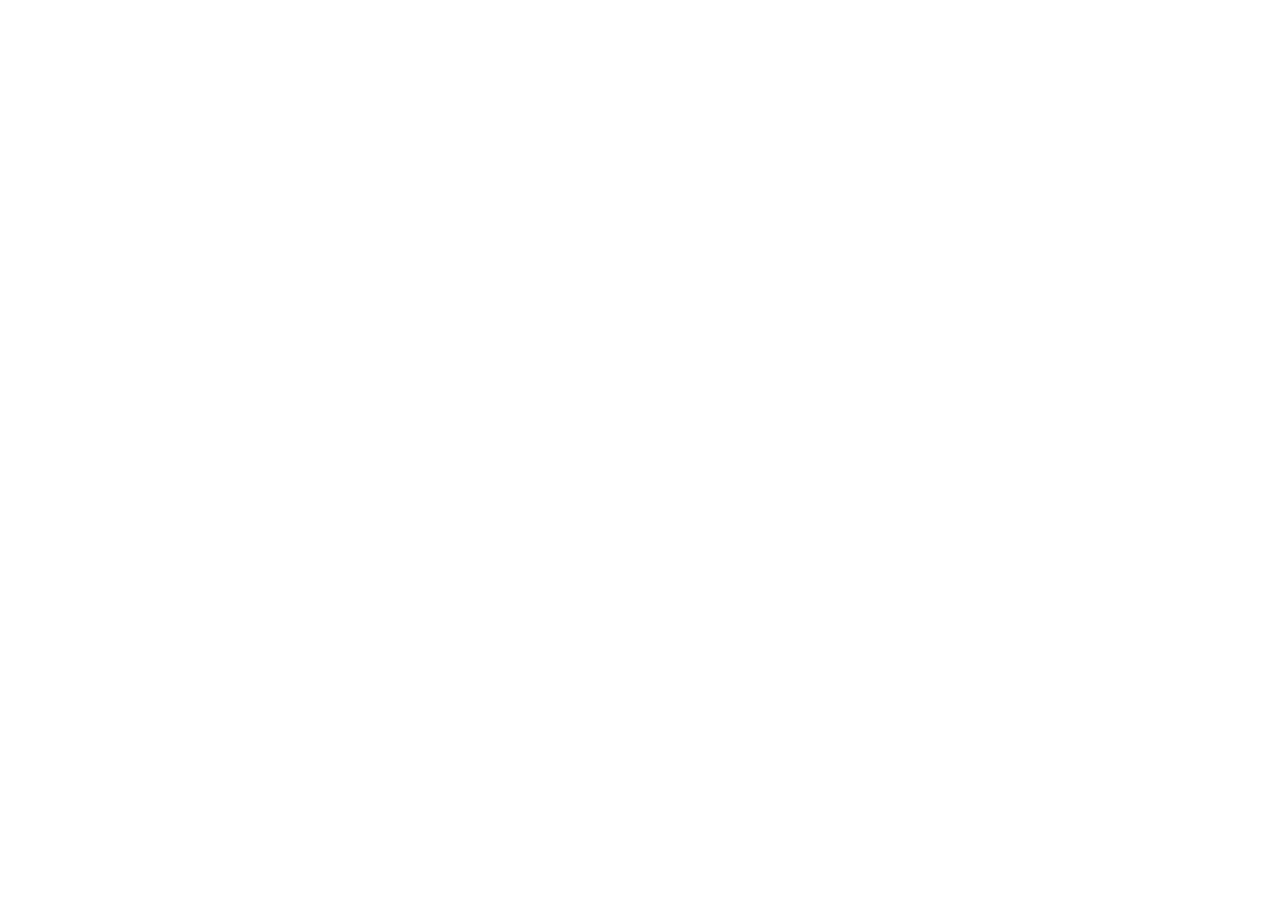
==== wunderbank-prank/index.html @ 8a38d7aa "Add fictional WunderBank PWA: index.html" ====
<!doctype html>
<html lang="de">
<head>
  <meta charset="UTF-8" />
  <meta name="viewport" content="width=device-width, initial-scale=1, viewport-fit=cover" />
  <meta name="theme-color" content="#101a44" />
  <meta name="color-scheme" content="light" />
  <meta name="apple-mobile-web-app-capable" content="yes" />
  <meta name="apple-mobile-web-app-title" content="WunderBank" />
  <meta name="apple-mobile-web-app-status-bar-style" content="black-translucent" />
  <meta name="description" content="WunderBank — eine frei erfundene, spielerische Banking-Demo für einen harmlosen Scherz. Keine echten Konten oder Zahlungen." />
  <meta name="robots" content="noindex, nofollow" />
  <link rel="icon" type="image/png" href="./icons/icon.svg" />
  <link rel="apple-touch-icon" href="./icons/icon.svg" />
  <link rel="manifest" href="./manifest.webmanifest" />
  <link rel="stylesheet" href="./styles.css" />
  <title>WunderBank — Prank Simulator</title>
</head>
<body>
  <div id="app" class="app-shell" aria-live="polite"></div>
  <div id="confetti" class="confetti-field" aria-hidden="true"></div>
  <div id="toast" class="toast" role="status" aria-live="assertive"></div>
  <script src="./app.js" defer></script>
</body>
</html>
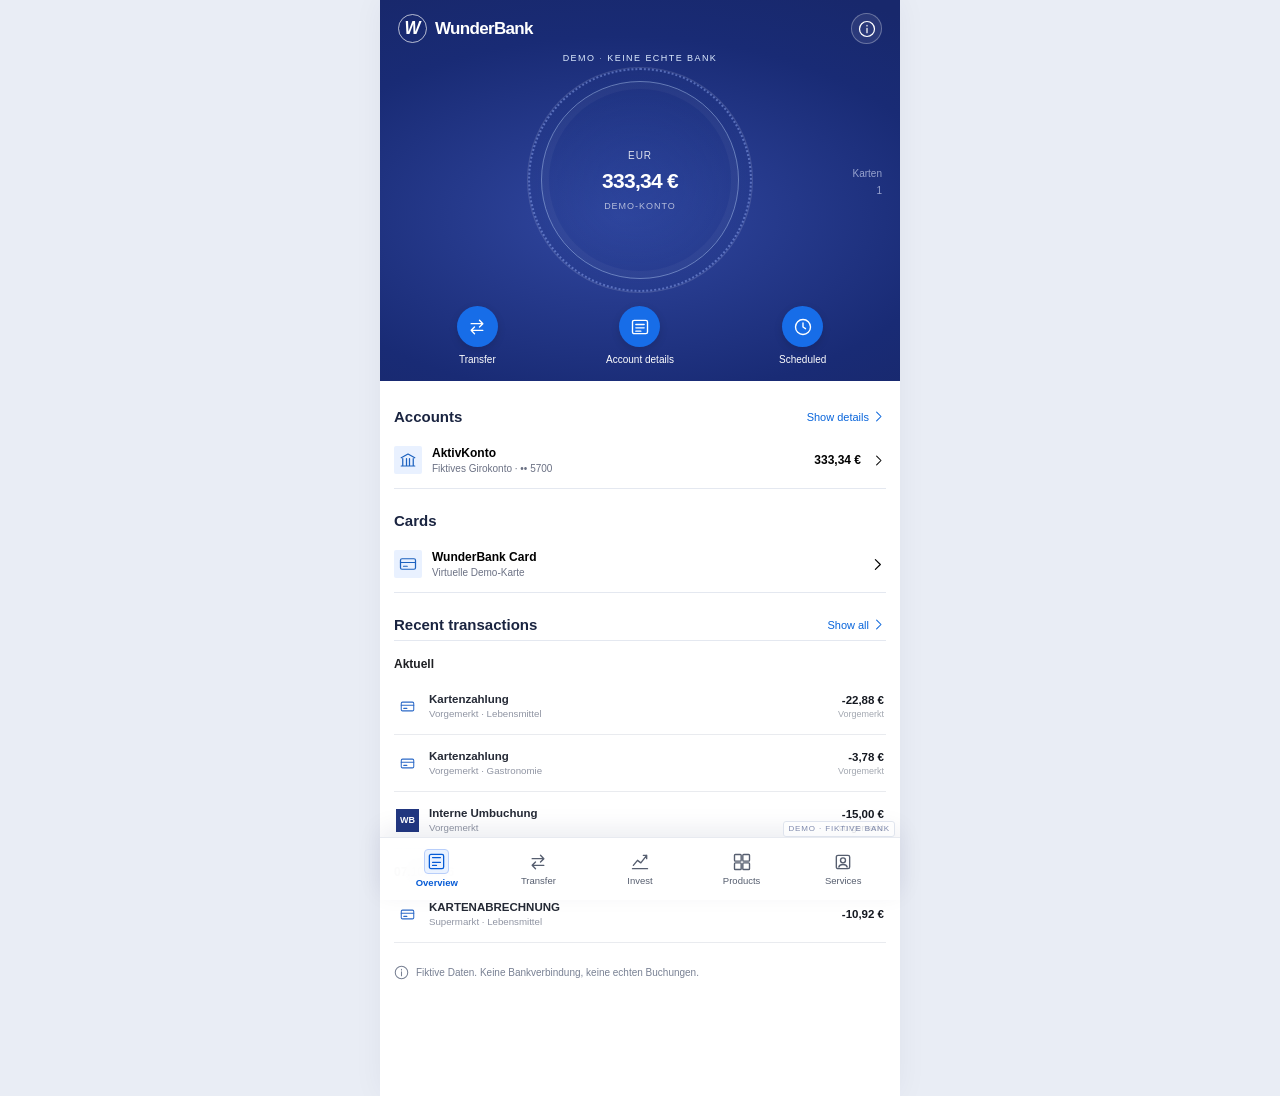
==== commit 280a5c2c: "Redesign WunderBank as a clearly fictional banking-style PWA" ====
--- a/wunderbank-prank/index.html
+++ b/wunderbank-prank/index.html
@@ -3,7 +3,7 @@
 <head>
   <meta charset="UTF-8" />
   <meta name="viewport" content="width=device-width, initial-scale=1, viewport-fit=cover" />
-  <meta name="theme-color" content="#101a44" />
+  <meta name="theme-color" content="#182c80" />
   <meta name="color-scheme" content="light" />
   <meta name="apple-mobile-web-app-capable" content="yes" />
   <meta name="apple-mobile-web-app-title" content="WunderBank" />
@@ -14,7 +14,7 @@
   <link rel="apple-touch-icon" href="./icons/icon.svg" />
   <link rel="manifest" href="./manifest.webmanifest" />
   <link rel="stylesheet" href="./styles.css" />
-  <title>WunderBank — Prank Simulator</title>
+  <title>WunderBank — Banking Demo</title>
 </head>
 <body>
   <div id="app" class="app-shell" aria-live="polite"></div>
--- a/wunderbank-prank/styles.css
+++ b/wunderbank-prank/styles.css
@@ -0,0 +1 @@
+:root{color-scheme:light;--navy:#142667;--navy2:#182c80;--blue:#0965db;--ink:#1a2440;--muted:#6b7184;--line:#e4e8f0;--wash:#f5f7fc;--green:#16803c}*{box-sizing:border-box}html,body{margin:0;min-height:100%;background:#fff;-webkit-text-size-adjust:100%}body{font-family:-apple-system,BlinkMacSystemFont,"SF Pro Text","Helvetica Neue",Arial,sans-serif;color:var(--ink);font-size:13px}button{font:inherit;cursor:pointer;-webkit-tap-highlight-color:transparent}button:focus-visible{outline:2px solid #348dff;outline-offset:2px}button:disabled{opacity:.5;cursor:default}svg{flex-shrink:0}.app-main{max-width:520px;margin:0 auto;min-height:100dvh;background:white;position:relative;box-shadow:0 0 28px #1729540d}.scroll-screen{padding-bottom:calc(88px + env(safe-area-inset-bottom));min-height:100dvh}.bottom-nav{position:fixed;z-index:21;bottom:0;left:50%;transform:translateX(-50%);width:min(100%,520px);display:grid;grid-template-columns:repeat(5,minmax(0,1fr));min-height:calc(57px + env(safe-area-inset-bottom));padding:6px 6px max(env(safe-area-inset-bottom),7px);background:#ffffffed;border-top:1px solid #e7eaf0;box-shadow:0 -8px 24px #0c185014;backdrop-filter:blur(18px)}.nav-btn{border:0;background:transparent;display:flex;flex-direction:column;align-items:center;gap:3px;justify-content:center;color:#565e6f;font-size:9.5px;padding:5px 0;min-width:0;white-space:nowrap}.nav-btn.on{color:#065bd6;font-weight:700}.nav-btn.on svg{background:#eaf2ff;border:1px solid #b8cefa;border-radius:4px;padding:2px;width:25px;height:25px}.global-demo{position:fixed;z-index:22;right:max(calc((100vw - 520px)/2 + 5px),5px);bottom:calc(63px + env(safe-area-inset-bottom));font-size:8px;line-height:1;letter-spacing:.11em;color:#65729c;opacity:.82;pointer-events:none;background:#ffffffc7;border:1px solid #dae0eb;border-radius:3px;padding:3px 4px}.dashboard{background:radial-gradient(ellipse 90% 66% at 46% 57%,#3147a0 0,#192b75 72%,#18286c 100%);color:white;padding:calc(10px + env(safe-area-inset-top)) 18px 15px;min-height:380px}.dash-bar{display:flex;align-items:center;justify-content:space-between;min-height:37px}.dash-brand{display:flex;align-items:center;gap:8px;font-size:17px;font-weight:600;letter-spacing:-.04em}.logo-mark{display:grid;place-items:center;width:29px;height:29px;border:1px solid #ffffffad;border-radius:50%;color:#fff}.logo-core{font-size:18px;font-weight:700;font-style:italic;transform:scaleX(.94)}.small-circle{border:1px solid #ffffff4b;color:white;background:#ffffff14;border-radius:40px;width:31px;height:31px;display:grid;place-items:center}.dash-label{display:flex;justify-content:center;margin:6px 0 -4px}.demo-mark{font-size:9px;color:#deecff;letter-spacing:.16em;font-weight:500}.demo-mark span{opacity:.55}.ring-area{height:242px;position:relative;display:flex;align-items:center;justify-content:center}.account-circle{width:224px;height:224px;border-radius:50%;display:grid;place-items:center;box-shadow:0 0 0 1px #fff2}.ring-outer{width:224px;height:224px;border-radius:50%;padding:11px;border:2px dotted #9eb7ff73;background:radial-gradient(circle,#2642984a,#16286c1a)}.ring-inner{width:100%;height:100%;border-radius:50%;border:1px solid #c6deff6b;box-shadow:inset 0 0 0 7px #ffffff09;display:flex;flex-direction:column;align-items:center;justify-content:center;gap:8px}.ring-small{font-size:10px;letter-spacing:.09em;opacity:.84}.ring-inner strong{font-size:21px;white-space:nowrap;letter-spacing:-.035em;font-weight:650;font-variant-numeric:tabular-nums}.ring-inner strong.long{font-size:17px}.ring-foot{font-size:9px;letter-spacing:.11em;opacity:.65}.circle-side{font-size:10px;color:#e2e9ff9e;position:absolute;right:0;top:44%;text-align:right;line-height:1.7}.quick-row{display:grid;grid-template-columns:repeat(3,1fr);margin-top:4px;gap:4px}.quick-row button{display:flex;flex-direction:column;align-items:center;gap:7px;color:#fff;background:transparent;border:0;font-size:10px}.quick-circle{width:41px;height:41px;background:#176de8;box-shadow:0 3px 8px #0002;display:grid;place-items:center;border-radius:50%;color:white}.page-content{padding:4px 14px 24px}.sec-top{display:flex;align-items:center;justify-content:space-between;margin:23px 0 7px;gap:10px}.sec-top h2{font-size:15px;font-weight:650;margin:0}.mini-link{background:none;border:0;color:var(--blue);display:flex;gap:2px;align-items:center;padding:0;font-size:11px}.account-row{padding:14px 0;border:0;border-bottom:1px solid var(--line);width:100%;display:flex;align-items:center;gap:10px;text-align:left;background:white}.account-row>.account-glyph{width:28px;height:28px;display:grid;place-items:center;color:#1d62bf;background:#e9f1ff;border-radius:2px}.account-name{flex:1;font-weight:600;font-size:12px}.account-name small{font-size:10px;color:var(--muted);display:block;font-weight:400;margin-top:3px}.account-row>b{font-weight:650;font-size:12px}.list-block{border-top:1px solid var(--line)}.date-group{font-size:12px;font-weight:750;color:#1f2024;background:white;padding:16px 0 7px}.txn{border:0;border-bottom:1px solid #e9ebef;width:100%;min-height:57px;background:#fff;display:flex;align-items:center;gap:10px;text-align:left;padding:7px 2px}.tx-symbol{width:23px;height:23px;flex:0 0 23px;color:#2b69c7;display:grid;place-items:center}.tx-symbol.monogram{background:#223780;color:#fff;font-weight:700;font-size:9px}.tx-main{flex:1;min-width:0;display:flex;flex-direction:column;gap:3px}.tx-name{font-size:11.5px;font-weight:600;color:#252a36;overflow:hidden;text-overflow:ellipsis;white-space:nowrap}.tx-sub{font-size:9.7px;color:#9095a3;overflow:hidden;text-overflow:ellipsis;white-space:nowrap}.tx-end{display:flex;flex-direction:column;align-items:flex-end;gap:3px;flex-shrink:0;min-width:72px}.tx-end b{font-size:11.5px;font-weight:650;color:#151921;font-variant-numeric:tabular-nums}.tx-end b.credit,.modal-money.credit{color:#188244}.tx-end small{font-size:9px;color:#a3a8b1}.hint-disclaimer{margin:22px 0 4px;color:#788093;font-size:10px;display:flex;align-items:center;gap:7px;line-height:1.5}.account-hero{background:linear-gradient(180deg,#1a2b78,#1b2b75 73%,#15236b);color:white;padding:calc(11px + env(safe-area-inset-top)) 15px 14px}.account-top{display:flex;justify-content:space-between;align-items:center;text-align:center;min-height:36px}.account-top>div{display:flex;flex-direction:column;gap:2px}.account-top b{font-size:13px}.account-top small{font-size:9px;opacity:.85}.round-btn{width:31px;height:31px;display:grid;place-items:center;border:1px solid #e8eaf0;border-radius:50%;background:#fff;color:#1a255d}.round-btn.dark{color:white;border-color:#8292d8aa;background:#7685c036}.account-balance{text-align:center;font-size:27px;font-weight:650;letter-spacing:-.045em;font-variant-numeric:tabular-nums;margin-top:25px;margin-bottom:24px;white-space:nowrap}.range-tabs{display:flex;margin:0 auto;width:min(100%,340px);justify-content:space-around;border-bottom:1px solid #ffffff3c}.range-tabs button{flex:1;color:#d6ddf9;border:0;background:none;padding:8px 2px;font-size:10px;position:relative}.range-tabs button.sel{color:#fff;font-weight:700}.range-tabs button.sel:after{content:'';height:2px;position:absolute;bottom:-1px;left:0;right:0;background:white}.chart{display:block;width:100%;height:111px;margin-top:12px}.account-actions{display:flex;justify-content:center;gap:35px;margin:13px 0 2px}.account-actions button{display:flex;align-items:center;flex-direction:column;gap:7px;background:none;border:0;color:white;font-size:10px}.account-actions button>span{width:39px;height:39px;border-radius:50%;display:grid;place-items:center;background:#006be8}.account-list{padding:0 15px 24px}.current-top{font-weight:650;font-size:13px;display:flex;justify-content:space-between;align-items:center;padding:16px 1px 5px}.current-top button{border:0;background:none;color:#386fc3}.account-more .date-group{padding-top:17px}.more-transactions{background:#f1f5fc;border:1px solid #e0eafc;color:#0e5dcf;border-radius:4px;padding:11px;width:100%;margin-top:14px;font-size:12px}.simple-top{height:55px;display:flex;justify-content:space-between;align-items:center;padding:12px 15px;border-bottom:1px solid #e9edf2}.simple-top>b{font-weight:600;font-size:12px}.white-page{background:#fff}.title-page{font-size:22px;font-weight:650;margin:28px 18px 22px;color:#1b2135}.transfer-choice{padding:0 16px}.blue-action,.primary{display:flex;align-items:center;justify-content:center;gap:9px;background:#0762d8;color:white;padding:13px;border:0;border-radius:4px;font-weight:600;font-size:12px;width:100%}.service-tiles{display:grid;grid-template-columns:1fr 1fr;gap:9px;padding:10px 16px}.service-tiles.big{grid-template-columns:repeat(3,1fr)}.service-tiles button{border:0;background:#e8f3ff;color:#1b6bbb;border-radius:4px;padding:15px 5px;min-height:68px;display:flex;flex-direction:column;align-items:center;justify-content:center;gap:8px}.service-tiles button span{font-size:10px;color:#2a5a98}.sublist{padding:8px 17px}.sublist button{display:flex;align-items:center;gap:10px;width:100%;padding:15px 6px;background:none;border:0;border-bottom:1px solid #e5eaf1;text-align:left;color:#24314a;font-size:12px}.sublist button svg:last-child{margin-left:auto;color:#2468ba}.info-note{margin:22px 16px;padding:12px 14px;background:#f3f6fc;color:#636e82;border-radius:4px;font-size:11px;line-height:1.5;display:flex;align-items:start;gap:8px}.neutral-state{margin:5px 17px 33px;min-height:148px;border:1px solid var(--line);border-radius:5px;padding:28px;text-align:center;color:#5e7294}.neutral-state h2{font-size:15px;color:#2b3a57;margin:8px 0 6px}.neutral-state p{font-size:11px;margin:0}.fake-product{height:145px;margin:0 16px;border:1px solid #dde7f3;border-radius:4px;position:relative;overflow:hidden;background:linear-gradient(115deg,#d5eff5,#b5d6ef 64%,#d9ebff)}.fake-product .product-water{position:absolute;inset:0;background:radial-gradient(circle at 80% 30%,#fff9 0 10%,transparent 11%),repeating-linear-gradient(-19deg,transparent 0 8px,#1d9dce1a 9px 11px),linear-gradient(145deg,#1d91bc66,transparent)}.fake-product>div:last-child{position:absolute;left:16px;bottom:16px;display:flex;flex-direction:column;gap:7px;color:#093c72}.fake-product b{font-size:15px}.fake-product span{font-size:10px}.help-copy{font-size:11px;margin:0 18px 15px;color:var(--muted)}.white-page>.sec-top{margin:21px 18px 8px}.studio{margin:0 17px;border:1px solid #dbe4f4;background:#fbfcfe;padding:15px;border-radius:4px}.studio-title{font-size:13px;font-weight:650}.studio p{color:#687487;line-height:1.5;font-size:11px;margin:8px 0 12px}.preset-grid{display:grid;grid-template-columns:1fr 1fr;gap:7px;margin-bottom:13px}.preset{border:1px solid #d7e2f0;background:#fff;border-radius:4px;padding:11px 7px;font-size:11px;font-weight:600;color:#283451}.preset.active{border-color:#0762d8;box-shadow:inset 0 0 0 1px #0762d8;color:#065ccf;background:#f2f8ff}.secondary{display:flex;align-items:center;justify-content:center;gap:7px;background:none;border:1px solid #d1deee;color:#2867a9;width:100%;padding:11px;margin-top:8px;border-radius:4px;font-size:11px}.modal-backdrop{position:fixed;z-index:30;inset:0;background:#101d45a1;display:flex;align-items:flex-end;justify-content:center}.modal-sheet{width:min(100%,520px);background:white;color:#1b2740;border-radius:15px 15px 0 0;padding:10px 18px calc(22px + env(safe-area-inset-bottom));box-shadow:0 -10px 45px #0003;position:relative;max-height:83vh;overflow:auto}.modal-grip{width:38px;height:4px;background:#d8deeb;border-radius:5px;margin:0 auto 24px}.modal-close{position:absolute;right:17px;top:15px;background:none;border:0;color:#425477}.modal-title{font-size:18px;font-weight:650;margin:0 30px 17px 0}.modal-money{font-size:27px;font-weight:650;margin:0 0 15px}.detail-item{display:flex;justify-content:space-between;align-items:start;gap:14px;padding:13px 0;border-bottom:1px solid var(--line)}.detail-item span{color:#68778d;font-size:12px}.detail-item b{font-size:12px;text-align:right;max-width:64%;font-weight:600}.modal-warning{display:flex;align-items:center;gap:6px;color:#6c778a;font-size:11px;margin:22px 0}.modal-sheet>.primary{margin-top:14px}.toast{position:fixed;bottom:calc(86px + env(safe-area-inset-bottom));left:50%;transform:translate(-50%,15px);z-index:40;background:#182855;color:#fff;border-radius:5px;padding:12px 17px;opacity:0;pointer-events:none;transition:opacity .15s,transform .15s;font-size:12px;white-space:nowrap}.toast.shown{opacity:1;transform:translate(-50%,0)}@media(min-width:650px){body{background:#e9edf5}.app-main{min-height:100dvh}}@media(max-width:375px){.ring-area{height:220px}.account-circle,.ring-outer{height:205px;width:205px}.account-balance{font-size:24px}.circle-side{display:none}.dash-brand{font-size:16px}.nav-btn{font-size:9px}}@media(prefers-reduced-motion:reduce){*{scroll-behavior:auto!important;animation:none!important;transition:none!important}}
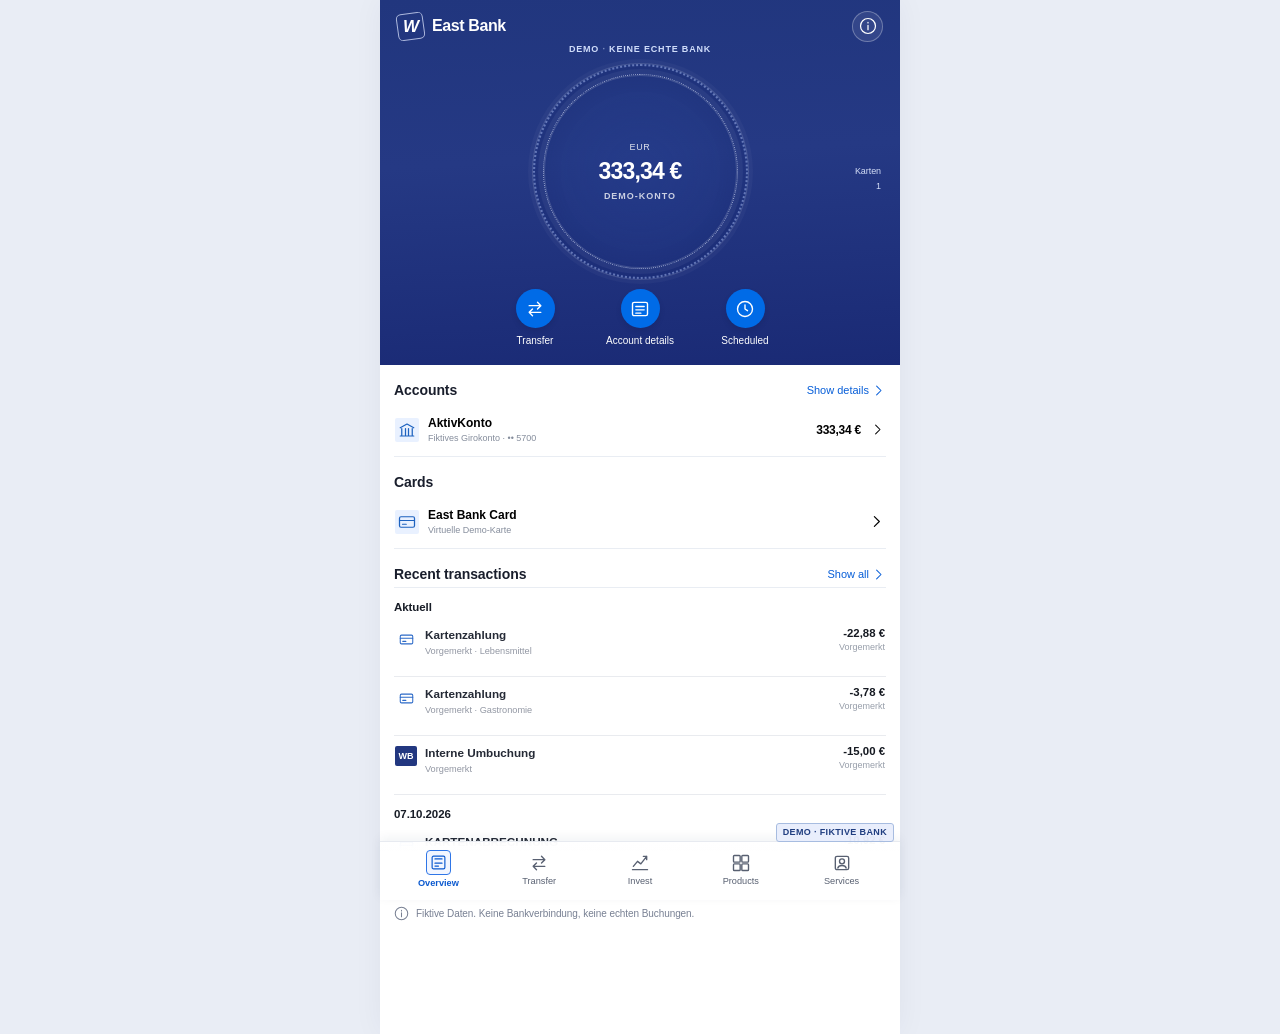
==== commit 41a4d488: "Update East Bank demo branding: index.html" ====
--- a/wunderbank-prank/index.html
+++ b/wunderbank-prank/index.html
@@ -6,15 +6,15 @@
   <meta name="theme-color" content="#182c80" />
   <meta name="color-scheme" content="light" />
   <meta name="apple-mobile-web-app-capable" content="yes" />
-  <meta name="apple-mobile-web-app-title" content="WunderBank" />
+  <meta name="apple-mobile-web-app-title" content="East Bank DEMO" />
   <meta name="apple-mobile-web-app-status-bar-style" content="black-translucent" />
-  <meta name="description" content="WunderBank — eine frei erfundene, spielerische Banking-Demo für einen harmlosen Scherz. Keine echten Konten oder Zahlungen." />
+  <meta name="description" content="East Bank — eine frei erfundene, spielerische Banking-Demo für einen harmlosen Scherz. Keine echten Konten oder Zahlungen." />
   <meta name="robots" content="noindex, nofollow" />
   <link rel="icon" type="image/png" href="./icons/icon.svg" />
   <link rel="apple-touch-icon" href="./icons/icon.svg" />
   <link rel="manifest" href="./manifest.webmanifest" />
   <link rel="stylesheet" href="./styles.css" />
-  <title>WunderBank — Banking Demo</title>
+  <title>East Bank — Banking Demo</title>
 </head>
 <body>
   <div id="app" class="app-shell" aria-live="polite"></div>
--- a/wunderbank-prank/styles.css
+++ b/wunderbank-prank/styles.css
@@ -1 +1,50 @@
-:root{color-scheme:light;--navy:#142667;--navy2:#182c80;--blue:#0965db;--ink:#1a2440;--muted:#6b7184;--line:#e4e8f0;--wash:#f5f7fc;--green:#16803c}*{box-sizing:border-box}html,body{margin:0;min-height:100%;background:#fff;-webkit-text-size-adjust:100%}body{font-family:-apple-system,BlinkMacSystemFont,"SF Pro Text","Helvetica Neue",Arial,sans-serif;color:var(--ink);font-size:13px}button{font:inherit;cursor:pointer;-webkit-tap-highlight-color:transparent}button:focus-visible{outline:2px solid #348dff;outline-offset:2px}button:disabled{opacity:.5;cursor:default}svg{flex-shrink:0}.app-main{max-width:520px;margin:0 auto;min-height:100dvh;background:white;position:relative;box-shadow:0 0 28px #1729540d}.scroll-screen{padding-bottom:calc(88px + env(safe-area-inset-bottom));min-height:100dvh}.bottom-nav{position:fixed;z-index:21;bottom:0;left:50%;transform:translateX(-50%);width:min(100%,520px);display:grid;grid-template-columns:repeat(5,minmax(0,1fr));min-height:calc(57px + env(safe-area-inset-bottom));padding:6px 6px max(env(safe-area-inset-bottom),7px);background:#ffffffed;border-top:1px solid #e7eaf0;box-shadow:0 -8px 24px #0c185014;backdrop-filter:blur(18px)}.nav-btn{border:0;background:transparent;display:flex;flex-direction:column;align-items:center;gap:3px;justify-content:center;color:#565e6f;font-size:9.5px;padding:5px 0;min-width:0;white-space:nowrap}.nav-btn.on{color:#065bd6;font-weight:700}.nav-btn.on svg{background:#eaf2ff;border:1px solid #b8cefa;border-radius:4px;padding:2px;width:25px;height:25px}.global-demo{position:fixed;z-index:22;right:max(calc((100vw - 520px)/2 + 5px),5px);bottom:calc(63px + env(safe-area-inset-bottom));font-size:8px;line-height:1;letter-spacing:.11em;color:#65729c;opacity:.82;pointer-events:none;background:#ffffffc7;border:1px solid #dae0eb;border-radius:3px;padding:3px 4px}.dashboard{background:radial-gradient(ellipse 90% 66% at 46% 57%,#3147a0 0,#192b75 72%,#18286c 100%);color:white;padding:calc(10px + env(safe-area-inset-top)) 18px 15px;min-height:380px}.dash-bar{display:flex;align-items:center;justify-content:space-between;min-height:37px}.dash-brand{display:flex;align-items:center;gap:8px;font-size:17px;font-weight:600;letter-spacing:-.04em}.logo-mark{display:grid;place-items:center;width:29px;height:29px;border:1px solid #ffffffad;border-radius:50%;color:#fff}.logo-core{font-size:18px;font-weight:700;font-style:italic;transform:scaleX(.94)}.small-circle{border:1px solid #ffffff4b;color:white;background:#ffffff14;border-radius:40px;width:31px;height:31px;display:grid;place-items:center}.dash-label{display:flex;justify-content:center;margin:6px 0 -4px}.demo-mark{font-size:9px;color:#deecff;letter-spacing:.16em;font-weight:500}.demo-mark span{opacity:.55}.ring-area{height:242px;position:relative;display:flex;align-items:center;justify-content:center}.account-circle{width:224px;height:224px;border-radius:50%;display:grid;place-items:center;box-shadow:0 0 0 1px #fff2}.ring-outer{width:224px;height:224px;border-radius:50%;padding:11px;border:2px dotted #9eb7ff73;background:radial-gradient(circle,#2642984a,#16286c1a)}.ring-inner{width:100%;height:100%;border-radius:50%;border:1px solid #c6deff6b;box-shadow:inset 0 0 0 7px #ffffff09;display:flex;flex-direction:column;align-items:center;justify-content:center;gap:8px}.ring-small{font-size:10px;letter-spacing:.09em;opacity:.84}.ring-inner strong{font-size:21px;white-space:nowrap;letter-spacing:-.035em;font-weight:650;font-variant-numeric:tabular-nums}.ring-inner strong.long{font-size:17px}.ring-foot{font-size:9px;letter-spacing:.11em;opacity:.65}.circle-side{font-size:10px;color:#e2e9ff9e;position:absolute;right:0;top:44%;text-align:right;line-height:1.7}.quick-row{display:grid;grid-template-columns:repeat(3,1fr);margin-top:4px;gap:4px}.quick-row button{display:flex;flex-direction:column;align-items:center;gap:7px;color:#fff;background:transparent;border:0;font-size:10px}.quick-circle{width:41px;height:41px;background:#176de8;box-shadow:0 3px 8px #0002;display:grid;place-items:center;border-radius:50%;color:white}.page-content{padding:4px 14px 24px}.sec-top{display:flex;align-items:center;justify-content:space-between;margin:23px 0 7px;gap:10px}.sec-top h2{font-size:15px;font-weight:650;margin:0}.mini-link{background:none;border:0;color:var(--blue);display:flex;gap:2px;align-items:center;padding:0;font-size:11px}.account-row{padding:14px 0;border:0;border-bottom:1px solid var(--line);width:100%;display:flex;align-items:center;gap:10px;text-align:left;background:white}.account-row>.account-glyph{width:28px;height:28px;display:grid;place-items:center;color:#1d62bf;background:#e9f1ff;border-radius:2px}.account-name{flex:1;font-weight:600;font-size:12px}.account-name small{font-size:10px;color:var(--muted);display:block;font-weight:400;margin-top:3px}.account-row>b{font-weight:650;font-size:12px}.list-block{border-top:1px solid var(--line)}.date-group{font-size:12px;font-weight:750;color:#1f2024;background:white;padding:16px 0 7px}.txn{border:0;border-bottom:1px solid #e9ebef;width:100%;min-height:57px;background:#fff;display:flex;align-items:center;gap:10px;text-align:left;padding:7px 2px}.tx-symbol{width:23px;height:23px;flex:0 0 23px;color:#2b69c7;display:grid;place-items:center}.tx-symbol.monogram{background:#223780;color:#fff;font-weight:700;font-size:9px}.tx-main{flex:1;min-width:0;display:flex;flex-direction:column;gap:3px}.tx-name{font-size:11.5px;font-weight:600;color:#252a36;overflow:hidden;text-overflow:ellipsis;white-space:nowrap}.tx-sub{font-size:9.7px;color:#9095a3;overflow:hidden;text-overflow:ellipsis;white-space:nowrap}.tx-end{display:flex;flex-direction:column;align-items:flex-end;gap:3px;flex-shrink:0;min-width:72px}.tx-end b{font-size:11.5px;font-weight:650;color:#151921;font-variant-numeric:tabular-nums}.tx-end b.credit,.modal-money.credit{color:#188244}.tx-end small{font-size:9px;color:#a3a8b1}.hint-disclaimer{margin:22px 0 4px;color:#788093;font-size:10px;display:flex;align-items:center;gap:7px;line-height:1.5}.account-hero{background:linear-gradient(180deg,#1a2b78,#1b2b75 73%,#15236b);color:white;padding:calc(11px + env(safe-area-inset-top)) 15px 14px}.account-top{display:flex;justify-content:space-between;align-items:center;text-align:center;min-height:36px}.account-top>div{display:flex;flex-direction:column;gap:2px}.account-top b{font-size:13px}.account-top small{font-size:9px;opacity:.85}.round-btn{width:31px;height:31px;display:grid;place-items:center;border:1px solid #e8eaf0;border-radius:50%;background:#fff;color:#1a255d}.round-btn.dark{color:white;border-color:#8292d8aa;background:#7685c036}.account-balance{text-align:center;font-size:27px;font-weight:650;letter-spacing:-.045em;font-variant-numeric:tabular-nums;margin-top:25px;margin-bottom:24px;white-space:nowrap}.range-tabs{display:flex;margin:0 auto;width:min(100%,340px);justify-content:space-around;border-bottom:1px solid #ffffff3c}.range-tabs button{flex:1;color:#d6ddf9;border:0;background:none;padding:8px 2px;font-size:10px;position:relative}.range-tabs button.sel{color:#fff;font-weight:700}.range-tabs button.sel:after{content:'';height:2px;position:absolute;bottom:-1px;left:0;right:0;background:white}.chart{display:block;width:100%;height:111px;margin-top:12px}.account-actions{display:flex;justify-content:center;gap:35px;margin:13px 0 2px}.account-actions button{display:flex;align-items:center;flex-direction:column;gap:7px;background:none;border:0;color:white;font-size:10px}.account-actions button>span{width:39px;height:39px;border-radius:50%;display:grid;place-items:center;background:#006be8}.account-list{padding:0 15px 24px}.current-top{font-weight:650;font-size:13px;display:flex;justify-content:space-between;align-items:center;padding:16px 1px 5px}.current-top button{border:0;background:none;color:#386fc3}.account-more .date-group{padding-top:17px}.more-transactions{background:#f1f5fc;border:1px solid #e0eafc;color:#0e5dcf;border-radius:4px;padding:11px;width:100%;margin-top:14px;font-size:12px}.simple-top{height:55px;display:flex;justify-content:space-between;align-items:center;padding:12px 15px;border-bottom:1px solid #e9edf2}.simple-top>b{font-weight:600;font-size:12px}.white-page{background:#fff}.title-page{font-size:22px;font-weight:650;margin:28px 18px 22px;color:#1b2135}.transfer-choice{padding:0 16px}.blue-action,.primary{display:flex;align-items:center;justify-content:center;gap:9px;background:#0762d8;color:white;padding:13px;border:0;border-radius:4px;font-weight:600;font-size:12px;width:100%}.service-tiles{display:grid;grid-template-columns:1fr 1fr;gap:9px;padding:10px 16px}.service-tiles.big{grid-template-columns:repeat(3,1fr)}.service-tiles button{border:0;background:#e8f3ff;color:#1b6bbb;border-radius:4px;padding:15px 5px;min-height:68px;display:flex;flex-direction:column;align-items:center;justify-content:center;gap:8px}.service-tiles button span{font-size:10px;color:#2a5a98}.sublist{padding:8px 17px}.sublist button{display:flex;align-items:center;gap:10px;width:100%;padding:15px 6px;background:none;border:0;border-bottom:1px solid #e5eaf1;text-align:left;color:#24314a;font-size:12px}.sublist button svg:last-child{margin-left:auto;color:#2468ba}.info-note{margin:22px 16px;padding:12px 14px;background:#f3f6fc;color:#636e82;border-radius:4px;font-size:11px;line-height:1.5;display:flex;align-items:start;gap:8px}.neutral-state{margin:5px 17px 33px;min-height:148px;border:1px solid var(--line);border-radius:5px;padding:28px;text-align:center;color:#5e7294}.neutral-state h2{font-size:15px;color:#2b3a57;margin:8px 0 6px}.neutral-state p{font-size:11px;margin:0}.fake-product{height:145px;margin:0 16px;border:1px solid #dde7f3;border-radius:4px;position:relative;overflow:hidden;background:linear-gradient(115deg,#d5eff5,#b5d6ef 64%,#d9ebff)}.fake-product .product-water{position:absolute;inset:0;background:radial-gradient(circle at 80% 30%,#fff9 0 10%,transparent 11%),repeating-linear-gradient(-19deg,transparent 0 8px,#1d9dce1a 9px 11px),linear-gradient(145deg,#1d91bc66,transparent)}.fake-product>div:last-child{position:absolute;left:16px;bottom:16px;display:flex;flex-direction:column;gap:7px;color:#093c72}.fake-product b{font-size:15px}.fake-product span{font-size:10px}.help-copy{font-size:11px;margin:0 18px 15px;color:var(--muted)}.white-page>.sec-top{margin:21px 18px 8px}.studio{margin:0 17px;border:1px solid #dbe4f4;background:#fbfcfe;padding:15px;border-radius:4px}.studio-title{font-size:13px;font-weight:650}.studio p{color:#687487;line-height:1.5;font-size:11px;margin:8px 0 12px}.preset-grid{display:grid;grid-template-columns:1fr 1fr;gap:7px;margin-bottom:13px}.preset{border:1px solid #d7e2f0;background:#fff;border-radius:4px;padding:11px 7px;font-size:11px;font-weight:600;color:#283451}.preset.active{border-color:#0762d8;box-shadow:inset 0 0 0 1px #0762d8;color:#065ccf;background:#f2f8ff}.secondary{display:flex;align-items:center;justify-content:center;gap:7px;background:none;border:1px solid #d1deee;color:#2867a9;width:100%;padding:11px;margin-top:8px;border-radius:4px;font-size:11px}.modal-backdrop{position:fixed;z-index:30;inset:0;background:#101d45a1;display:flex;align-items:flex-end;justify-content:center}.modal-sheet{width:min(100%,520px);background:white;color:#1b2740;border-radius:15px 15px 0 0;padding:10px 18px calc(22px + env(safe-area-inset-bottom));box-shadow:0 -10px 45px #0003;position:relative;max-height:83vh;overflow:auto}.modal-grip{width:38px;height:4px;background:#d8deeb;border-radius:5px;margin:0 auto 24px}.modal-close{position:absolute;right:17px;top:15px;background:none;border:0;color:#425477}.modal-title{font-size:18px;font-weight:650;margin:0 30px 17px 0}.modal-money{font-size:27px;font-weight:650;margin:0 0 15px}.detail-item{display:flex;justify-content:space-between;align-items:start;gap:14px;padding:13px 0;border-bottom:1px solid var(--line)}.detail-item span{color:#68778d;font-size:12px}.detail-item b{font-size:12px;text-align:right;max-width:64%;font-weight:600}.modal-warning{display:flex;align-items:center;gap:6px;color:#6c778a;font-size:11px;margin:22px 0}.modal-sheet>.primary{margin-top:14px}.toast{position:fixed;bottom:calc(86px + env(safe-area-inset-bottom));left:50%;transform:translate(-50%,15px);z-index:40;background:#182855;color:#fff;border-radius:5px;padding:12px 17px;opacity:0;pointer-events:none;transition:opacity .15s,transform .15s;font-size:12px;white-space:nowrap}.toast.shown{opacity:1;transform:translate(-50%,0)}@media(min-width:650px){body{background:#e9edf5}.app-main{min-height:100dvh}}@media(max-width:375px){.ring-area{height:220px}.account-circle,.ring-outer{height:205px;width:205px}.account-balance{font-size:24px}.circle-side{display:none}.dash-brand{font-size:16px}.nav-btn{font-size:9px}}@media(prefers-reduced-motion:reduce){*{scroll-behavior:auto!important;animation:none!important;transition:none!important}}+:root{color-scheme:light;--navy:#142667;--navy2:#182c80;--blue:#0965db;--ink:#1a2440;--muted:#6b7184;--line:#e4e8f0;--wash:#f5f7fc;--green:#16803c}*{box-sizing:border-box}html,body{margin:0;min-height:100%;background:#fff;-webkit-text-size-adjust:100%}body{font-family:-apple-system,BlinkMacSystemFont,"SF Pro Text","Helvetica Neue",Arial,sans-serif;color:var(--ink);font-size:13px}button{font:inherit;cursor:pointer;-webkit-tap-highlight-color:transparent}button:focus-visible{outline:2px solid #348dff;outline-offset:2px}button:disabled{opacity:.5;cursor:default}svg{flex-shrink:0}.app-main{max-width:520px;margin:0 auto;min-height:100dvh;background:white;position:relative;box-shadow:0 0 28px #1729540d}.scroll-screen{padding-bottom:calc(88px + env(safe-area-inset-bottom));min-height:100dvh}.bottom-nav{position:fixed;z-index:21;bottom:0;left:50%;transform:translateX(-50%);width:min(100%,520px);display:grid;grid-template-columns:repeat(5,minmax(0,1fr));min-height:calc(57px + env(safe-area-inset-bottom));padding:6px 6px max(env(safe-area-inset-bottom),7px);background:#ffffffed;border-top:1px solid #e7eaf0;box-shadow:0 -8px 24px #0c185014;backdrop-filter:blur(18px)}.nav-btn{border:0;background:transparent;display:flex;flex-direction:column;align-items:center;gap:3px;justify-content:center;color:#565e6f;font-size:9.5px;padding:5px 0;min-width:0;white-space:nowrap}.nav-btn.on{color:#065bd6;font-weight:700}.nav-btn.on svg{background:#eaf2ff;border:1px solid #b8cefa;border-radius:4px;padding:2px;width:25px;height:25px}.global-demo{position:fixed;z-index:22;right:max(calc((100vw - 520px)/2 + 5px),5px);bottom:calc(63px + env(safe-area-inset-bottom));font-size:8px;line-height:1;letter-spacing:.11em;color:#65729c;opacity:.82;pointer-events:none;background:#ffffffc7;border:1px solid #dae0eb;border-radius:3px;padding:3px 4px}.dashboard{background:radial-gradient(ellipse 90% 66% at 46% 57%,#3147a0 0,#192b75 72%,#18286c 100%);color:white;padding:calc(10px + env(safe-area-inset-top)) 18px 15px;min-height:380px}.dash-bar{display:flex;align-items:center;justify-content:space-between;min-height:37px}.dash-brand{display:flex;align-items:center;gap:8px;font-size:17px;font-weight:600;letter-spacing:-.04em}.logo-mark{display:grid;place-items:center;width:29px;height:29px;border:1px solid #ffffffad;border-radius:50%;color:#fff}.logo-core{font-size:18px;font-weight:700;font-style:italic;transform:scaleX(.94)}.small-circle{border:1px solid #ffffff4b;color:white;background:#ffffff14;border-radius:40px;width:31px;height:31px;display:grid;place-items:center}.dash-label{display:flex;justify-content:center;margin:6px 0 -4px}.demo-mark{font-size:9px;color:#deecff;letter-spacing:.16em;font-weight:500}.demo-mark span{opacity:.55}.ring-area{height:242px;position:relative;display:flex;align-items:center;justify-content:center}.account-circle{width:224px;height:224px;border-radius:50%;display:grid;place-items:center;box-shadow:0 0 0 1px #fff2}.ring-outer{width:224px;height:224px;border-radius:50%;padding:11px;border:2px dotted #9eb7ff73;background:radial-gradient(circle,#2642984a,#16286c1a)}.ring-inner{width:100%;height:100%;border-radius:50%;border:1px solid #c6deff6b;box-shadow:inset 0 0 0 7px #ffffff09;display:flex;flex-direction:column;align-items:center;justify-content:center;gap:8px}.ring-small{font-size:10px;letter-spacing:.09em;opacity:.84}.ring-inner strong{font-size:21px;white-space:nowrap;letter-spacing:-.035em;font-weight:650;font-variant-numeric:tabular-nums}.ring-inner strong.long{font-size:17px}.ring-foot{font-size:9px;letter-spacing:.11em;opacity:.65}.circle-side{font-size:10px;color:#e2e9ff9e;position:absolute;right:0;top:44%;text-align:right;line-height:1.7}.quick-row{display:grid;grid-template-columns:repeat(3,1fr);margin-top:4px;gap:4px}.quick-row button{display:flex;flex-direction:column;align-items:center;gap:7px;color:#fff;background:transparent;border:0;font-size:10px}.quick-circle{width:41px;height:41px;background:#176de8;box-shadow:0 3px 8px #0002;display:grid;place-items:center;border-radius:50%;color:white}.page-content{padding:4px 14px 24px}.sec-top{display:flex;align-items:center;justify-content:space-between;margin:23px 0 7px;gap:10px}.sec-top h2{font-size:15px;font-weight:650;margin:0}.mini-link{background:none;border:0;color:var(--blue);display:flex;gap:2px;align-items:center;padding:0;font-size:11px}.account-row{padding:14px 0;border:0;border-bottom:1px solid var(--line);width:100%;display:flex;align-items:center;gap:10px;text-align:left;background:white}.account-row>.account-glyph{width:28px;height:28px;display:grid;place-items:center;color:#1d62bf;background:#e9f1ff;border-radius:2px}.account-name{flex:1;font-weight:600;font-size:12px}.account-name small{font-size:10px;color:var(--muted);display:block;font-weight:400;margin-top:3px}.account-row>b{font-weight:650;font-size:12px}.list-block{border-top:1px solid var(--line)}.date-group{font-size:12px;font-weight:750;color:#1f2024;background:white;padding:16px 0 7px}.txn{border:0;border-bottom:1px solid #e9ebef;width:100%;min-height:57px;background:#fff;display:flex;align-items:center;gap:10px;text-align:left;padding:7px 2px}.tx-symbol{width:23px;height:23px;flex:0 0 23px;color:#2b69c7;display:grid;place-items:center}.tx-symbol.monogram{background:#223780;color:#fff;font-weight:700;font-size:9px}.tx-main{flex:1;min-width:0;display:flex;flex-direction:column;gap:3px}.tx-name{font-size:11.5px;font-weight:600;color:#252a36;overflow:hidden;text-overflow:ellipsis;white-space:nowrap}.tx-sub{font-size:9.7px;color:#9095a3;overflow:hidden;text-overflow:ellipsis;white-space:nowrap}.tx-end{display:flex;flex-direction:column;align-items:flex-end;gap:3px;flex-shrink:0;min-width:72px}.tx-end b{font-size:11.5px;font-weight:650;color:#151921;font-variant-numeric:tabular-nums}.tx-end b.credit,.modal-money.credit{color:#188244}.tx-end small{font-size:9px;color:#a3a8b1}.hint-disclaimer{margin:22px 0 4px;color:#788093;font-size:10px;display:flex;align-items:center;gap:7px;line-height:1.5}.account-hero{background:linear-gradient(180deg,#1a2b78,#1b2b75 73%,#15236b);color:white;padding:calc(11px + env(safe-area-inset-top)) 15px 14px}.account-top{display:flex;justify-content:space-between;align-items:center;text-align:center;min-height:36px}.account-top>div{display:flex;flex-direction:column;gap:2px}.account-top b{font-size:13px}.account-top small{font-size:9px;opacity:.85}.round-btn{width:31px;height:31px;display:grid;place-items:center;border:1px solid #e8eaf0;border-radius:50%;background:#fff;color:#1a255d}.round-btn.dark{color:white;border-color:#8292d8aa;background:#7685c036}.account-balance{text-align:center;font-size:27px;font-weight:650;letter-spacing:-.045em;font-variant-numeric:tabular-nums;margin-top:25px;margin-bottom:24px;white-space:nowrap}.range-tabs{display:flex;margin:0 auto;width:min(100%,340px);justify-content:space-around;border-bottom:1px solid #ffffff3c}.range-tabs button{flex:1;color:#d6ddf9;border:0;background:none;padding:8px 2px;font-size:10px;position:relative}.range-tabs button.sel{color:#fff;font-weight:700}.range-tabs button.sel:after{content:'';height:2px;position:absolute;bottom:-1px;left:0;right:0;background:white}.chart{display:block;width:100%;height:111px;margin-top:12px}.account-actions{display:flex;justify-content:center;gap:35px;margin:13px 0 2px}.account-actions button{display:flex;align-items:center;flex-direction:column;gap:7px;background:none;border:0;color:white;font-size:10px}.account-actions button>span{width:39px;height:39px;border-radius:50%;display:grid;place-items:center;background:#006be8}.account-list{padding:0 15px 24px}.current-top{font-weight:650;font-size:13px;display:flex;justify-content:space-between;align-items:center;padding:16px 1px 5px}.current-top button{border:0;background:none;color:#386fc3}.account-more .date-group{padding-top:17px}.more-transactions{background:#f1f5fc;border:1px solid #e0eafc;color:#0e5dcf;border-radius:4px;padding:11px;width:100%;margin-top:14px;font-size:12px}.simple-top{height:55px;display:flex;justify-content:space-between;align-items:center;padding:12px 15px;border-bottom:1px solid #e9edf2}.simple-top>b{font-weight:600;font-size:12px}.white-page{background:#fff}.title-page{font-size:22px;font-weight:650;margin:28px 18px 22px;color:#1b2135}.transfer-choice{padding:0 16px}.blue-action,.primary{display:flex;align-items:center;justify-content:center;gap:9px;background:#0762d8;color:white;padding:13px;border:0;border-radius:4px;font-weight:600;font-size:12px;width:100%}.service-tiles{display:grid;grid-template-columns:1fr 1fr;gap:9px;padding:10px 16px}.service-tiles.big{grid-template-columns:repeat(3,1fr)}.service-tiles button{border:0;background:#e8f3ff;color:#1b6bbb;border-radius:4px;padding:15px 5px;min-height:68px;display:flex;flex-direction:column;align-items:center;justify-content:center;gap:8px}.service-tiles button span{font-size:10px;color:#2a5a98}.sublist{padding:8px 17px}.sublist button{display:flex;align-items:center;gap:10px;width:100%;padding:15px 6px;background:none;border:0;border-bottom:1px solid #e5eaf1;text-align:left;color:#24314a;font-size:12px}.sublist button svg:last-child{margin-left:auto;color:#2468ba}.info-note{margin:22px 16px;padding:12px 14px;background:#f3f6fc;color:#636e82;border-radius:4px;font-size:11px;line-height:1.5;display:flex;align-items:start;gap:8px}.neutral-state{margin:5px 17px 33px;min-height:148px;border:1px solid var(--line);border-radius:5px;padding:28px;text-align:center;color:#5e7294}.neutral-state h2{font-size:15px;color:#2b3a57;margin:8px 0 6px}.neutral-state p{font-size:11px;margin:0}.fake-product{height:145px;margin:0 16px;border:1px solid #dde7f3;border-radius:4px;position:relative;overflow:hidden;background:linear-gradient(115deg,#d5eff5,#b5d6ef 64%,#d9ebff)}.fake-product .product-water{position:absolute;inset:0;background:radial-gradient(circle at 80% 30%,#fff9 0 10%,transparent 11%),repeating-linear-gradient(-19deg,transparent 0 8px,#1d9dce1a 9px 11px),linear-gradient(145deg,#1d91bc66,transparent)}.fake-product>div:last-child{position:absolute;left:16px;bottom:16px;display:flex;flex-direction:column;gap:7px;color:#093c72}.fake-product b{font-size:15px}.fake-product span{font-size:10px}.help-copy{font-size:11px;margin:0 18px 15px;color:var(--muted)}.white-page>.sec-top{margin:21px 18px 8px}.studio{margin:0 17px;border:1px solid #dbe4f4;background:#fbfcfe;padding:15px;border-radius:4px}.studio-title{font-size:13px;font-weight:650}.studio p{color:#687487;line-height:1.5;font-size:11px;margin:8px 0 12px}.preset-grid{display:grid;grid-template-columns:1fr 1fr;gap:7px;margin-bottom:13px}.preset{border:1px solid #d7e2f0;background:#fff;border-radius:4px;padding:11px 7px;font-size:11px;font-weight:600;color:#283451}.preset.active{border-color:#0762d8;box-shadow:inset 0 0 0 1px #0762d8;color:#065ccf;background:#f2f8ff}.secondary{display:flex;align-items:center;justify-content:center;gap:7px;background:none;border:1px solid #d1deee;color:#2867a9;width:100%;padding:11px;margin-top:8px;border-radius:4px;font-size:11px}.modal-backdrop{position:fixed;z-index:30;inset:0;background:#101d45a1;display:flex;align-items:flex-end;justify-content:center}.modal-sheet{width:min(100%,520px);background:white;color:#1b2740;border-radius:15px 15px 0 0;padding:10px 18px calc(22px + env(safe-area-inset-bottom));box-shadow:0 -10px 45px #0003;position:relative;max-height:83vh;overflow:auto}.modal-grip{width:38px;height:4px;background:#d8deeb;border-radius:5px;margin:0 auto 24px}.modal-close{position:absolute;right:17px;top:15px;background:none;border:0;color:#425477}.modal-title{font-size:18px;font-weight:650;margin:0 30px 17px 0}.modal-money{font-size:27px;font-weight:650;margin:0 0 15px}.detail-item{display:flex;justify-content:space-between;align-items:start;gap:14px;padding:13px 0;border-bottom:1px solid var(--line)}.detail-item span{color:#68778d;font-size:12px}.detail-item b{font-size:12px;text-align:right;max-width:64%;font-weight:600}.modal-warning{display:flex;align-items:center;gap:6px;color:#6c778a;font-size:11px;margin:22px 0}.modal-sheet>.primary{margin-top:14px}.toast{position:fixed;bottom:calc(86px + env(safe-area-inset-bottom));left:50%;transform:translate(-50%,15px);z-index:40;background:#182855;color:#fff;border-radius:5px;padding:12px 17px;opacity:0;pointer-events:none;transition:opacity .15s,transform .15s;font-size:12px;white-space:nowrap}.toast.shown{opacity:1;transform:translate(-50%,0)}@media(min-width:650px){body{background:#e9edf5}.app-main{min-height:100dvh}}@media(max-width:375px){.ring-area{height:220px}.account-circle,.ring-outer{height:205px;width:205px}.account-balance{font-size:24px}.circle-side{display:none}.dash-brand{font-size:16px}.nav-btn{font-size:9px}}@media(prefers-reduced-motion:reduce){*{scroll-behavior:auto!important;animation:none!important;transition:none!important}}
+/* Banking-style mobile layout refinements. Original fictional branding and DEMO badges remain. */
+:root{--navy:#192975;--navy2:#21367e;--blue:#075ed8;--ink:#191e2c;--muted:#858d9c;--line:#e9edf3}
+body{font-size:13px;letter-spacing:-.006em;text-rendering:optimizeLegibility}
+.app-main{max-width:520px;overflow-x:clip}
+.dashboard{background:linear-gradient(177deg,#21367e 0%,#253984 43%,#1a2a75 100%);padding:calc(env(safe-area-inset-top) + 10px) 17px 12px;min-height:365px}
+.dash-bar{min-height:32px}.dash-brand{font-size:16px;font-weight:640;letter-spacing:-.025em}
+.logo-mark{width:27px;height:27px;border-radius:5px;border:1.4px solid #dfe8ffbb;transform:rotate(-8deg)}
+.logo-core{transform:rotate(8deg);font-size:17px}
+.dash-label{margin:2px 0 0}.demo-mark{font-size:9px;letter-spacing:.09em;font-weight:700;color:#d0ddfa}
+.ring-area{height:234px}
+.account-circle,.ring-outer{width:215px;height:215px}
+.ring-outer{padding:8px;border:2px dotted #bacdff70;box-shadow:0 0 0 5px #ffffff08,inset 0 0 27px #090f4026}
+.ring-inner{gap:6px;border:1px dotted #e6edffad;box-shadow:0 0 0 5px #eef3ff0b,inset 0 0 0 1px #ffffff27}
+.ring-small{font-size:9px;letter-spacing:.08em}
+.ring-inner strong{font-size:23px;font-weight:700;font-feature-settings:'tnum' on}
+.ring-inner strong.long{font-size:16px;letter-spacing:-.06em}
+.ring-foot{opacity:.76;font-weight:650}
+.circle-side{right:2px;font-size:9px;top:47%;color:#d4def7}
+.quick-row{max-width:305px;margin:0 auto;gap:10px}.quick-row button{font-size:10px;font-weight:500;gap:7px}
+.quick-circle{width:39px;height:39px;background:#006be7;box-shadow:0 3px 5px #111a452f}
+.page-content{padding:0 14px 21px}
+.sec-top{margin:17px 0 5px}.sec-top h2{font-size:14px;font-weight:700}
+.account-row{padding:13px 1px;gap:9px}
+.account-row>.account-glyph{width:24px;height:24px;border-radius:2px}
+.account-name{font-size:12px;font-weight:640}.account-name small{font-size:9px;margin-top:3px}
+.account-row>b{font-size:12px;font-weight:650;letter-spacing:-.02em}
+.date-group{padding:13px 0 5px;font-size:11.5px;font-weight:740;color:#181d27}
+.txn{min-height:59px;padding:8px 1px;gap:8px;align-items:flex-start}
+.tx-symbol{height:22px;width:22px;flex-basis:22px;margin-top:2px}
+.tx-symbol.monogram{height:20px;width:20px;border-radius:2px;font-size:9px}
+.tx-main{gap:3px;padding-top:1px}.tx-name{font-size:11.7px;font-weight:610;line-height:1.3}
+.tx-sub{color:#9297a3;font-size:9.2px;line-height:1.38}
+.tx-end{padding-top:1px;min-width:70px}.tx-end b{font-size:11.4px;font-weight:670}.tx-end small{font-size:9px;color:#979eaa}
+.account-hero{background:linear-gradient(180deg,#21367d 0%,#1e2e79 32%,#182464 100%);padding:calc(env(safe-area-inset-top) + 8px) 14px 16px}
+.account-top{min-height:35px}.account-top b{font-size:12.4px;font-weight:650}.account-top small{font-size:9px}
+.account-balance{font-size:25px;font-weight:690;margin-top:26px;margin-bottom:25px}
+.range-tabs{width:100%;max-width:352px}.range-tabs button{font-size:10px;padding:9px 0}.chart{margin-top:10px;height:110px}
+.account-actions{margin:12px 0 0;gap:38px}
+.account-actions button>span{width:37px;height:37px}
+.account-list{padding:0 14px 20px}.current-top{font-size:12.7px;font-weight:710;padding-top:15px}
+.bottom-nav{min-height:calc(54px + env(safe-area-inset-bottom));padding:4px 8px max(env(safe-area-inset-bottom),8px);background:linear-gradient(0deg,#fff 85%,#ffffffee 100%);box-shadow:0 -3px 10px #122e5410}
+.nav-btn{font-size:9.2px;gap:3px;padding:4px 0;color:#586071}
+.nav-btn.on{font-weight:760;color:#0b59cf}
+.nav-btn.on svg{border:1px solid #2f76e7;background:#f2f6ff;width:25px;height:25px;padding:3px}
+.global-demo{right:max(calc((100vw - 520px)/2 + 6px),6px);bottom:calc(58px + env(safe-area-inset-bottom));font-size:9px;font-weight:700;letter-spacing:.04em;opacity:1;background:#e9eefcf7;border:1px solid #a7bce0;border-radius:3px;color:#203e80;padding:4px 6px}
+.simple-top{height:51px}.title-page{font-size:22px;margin:25px 17px 18px}
+.service-tiles button{border-radius:3px}.sublist button{font-size:12px}
+.modal-sheet{border-radius:12px 12px 0 0}.modal-warning{font-weight:650;color:#375ca0}
+@media(max-width:375px){.ring-area{height:211px}.account-circle,.ring-outer{height:200px;width:200px}.quick-circle{width:36px;height:36px}.dashboard{min-height:344px}.dash-brand{font-size:15px}.ring-inner strong{font-size:21px}.ring-inner strong.long{font-size:14px}.circle-side{display:none}}
